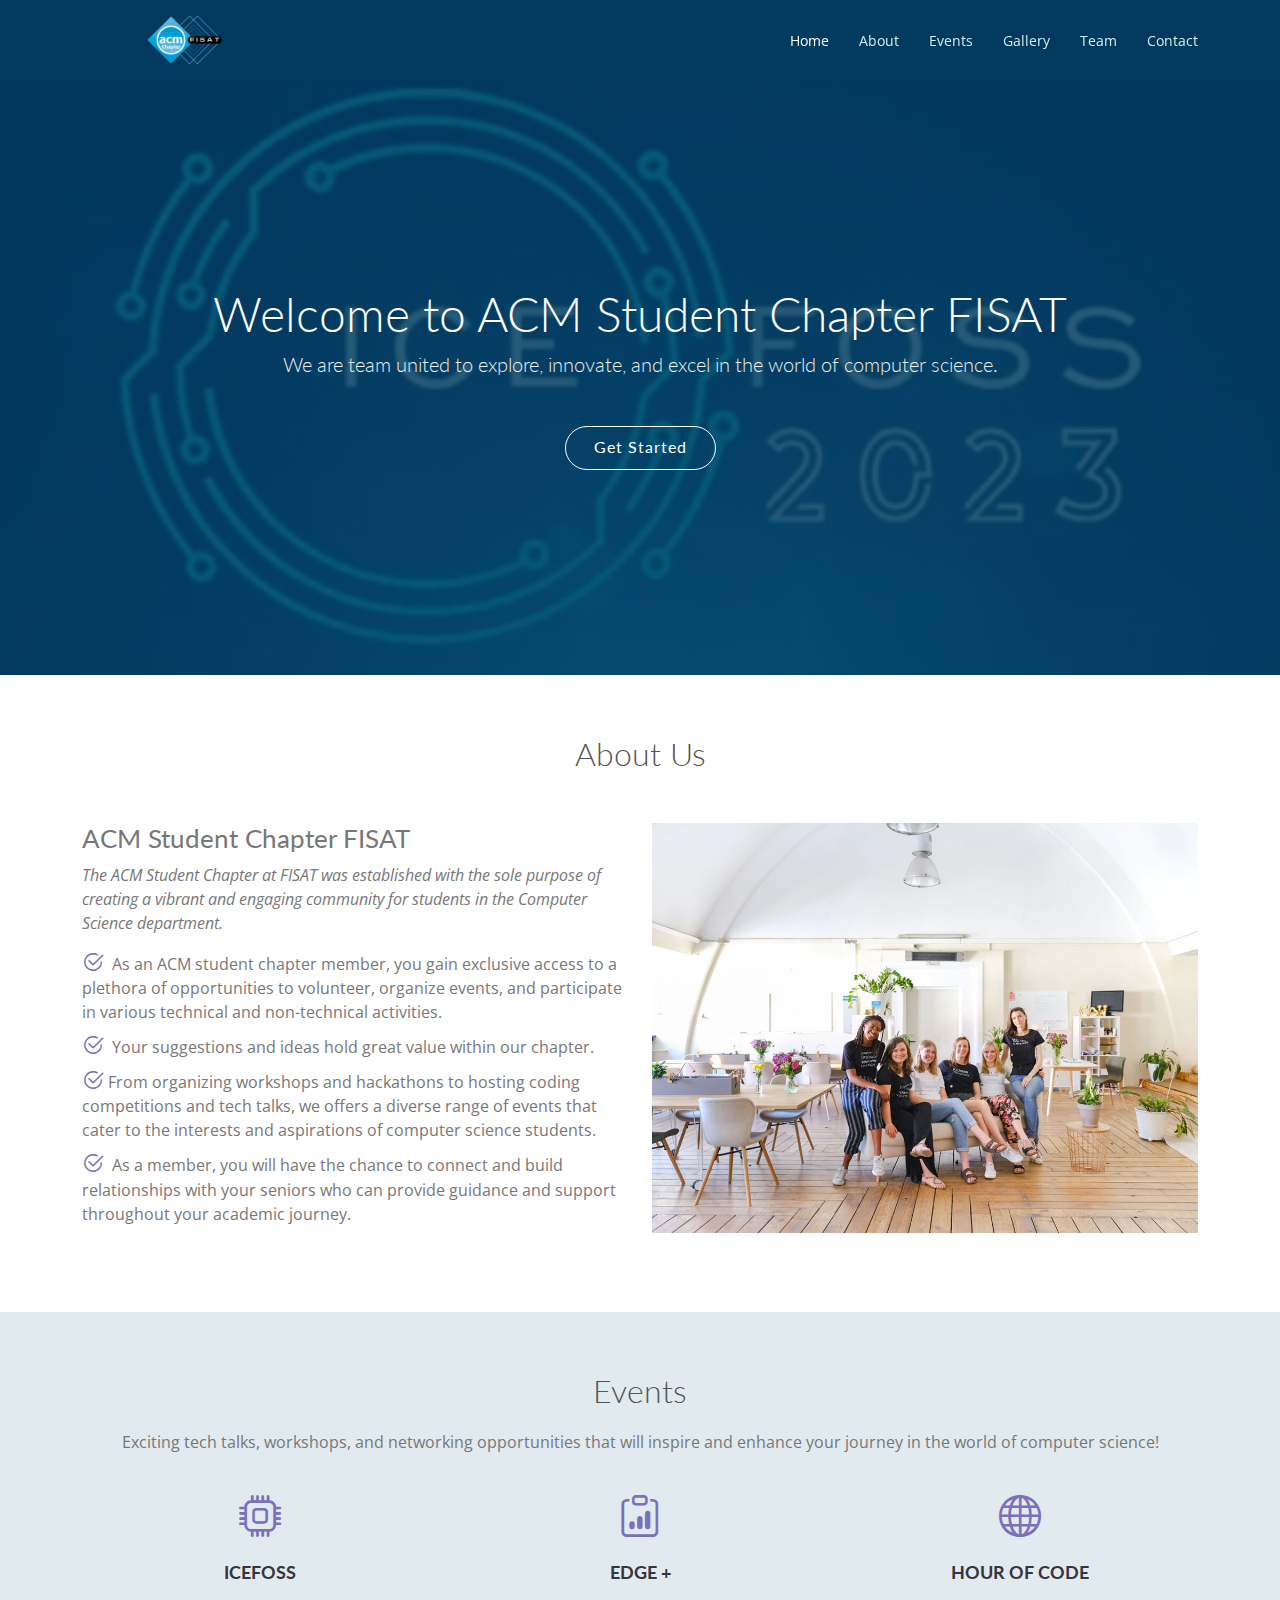
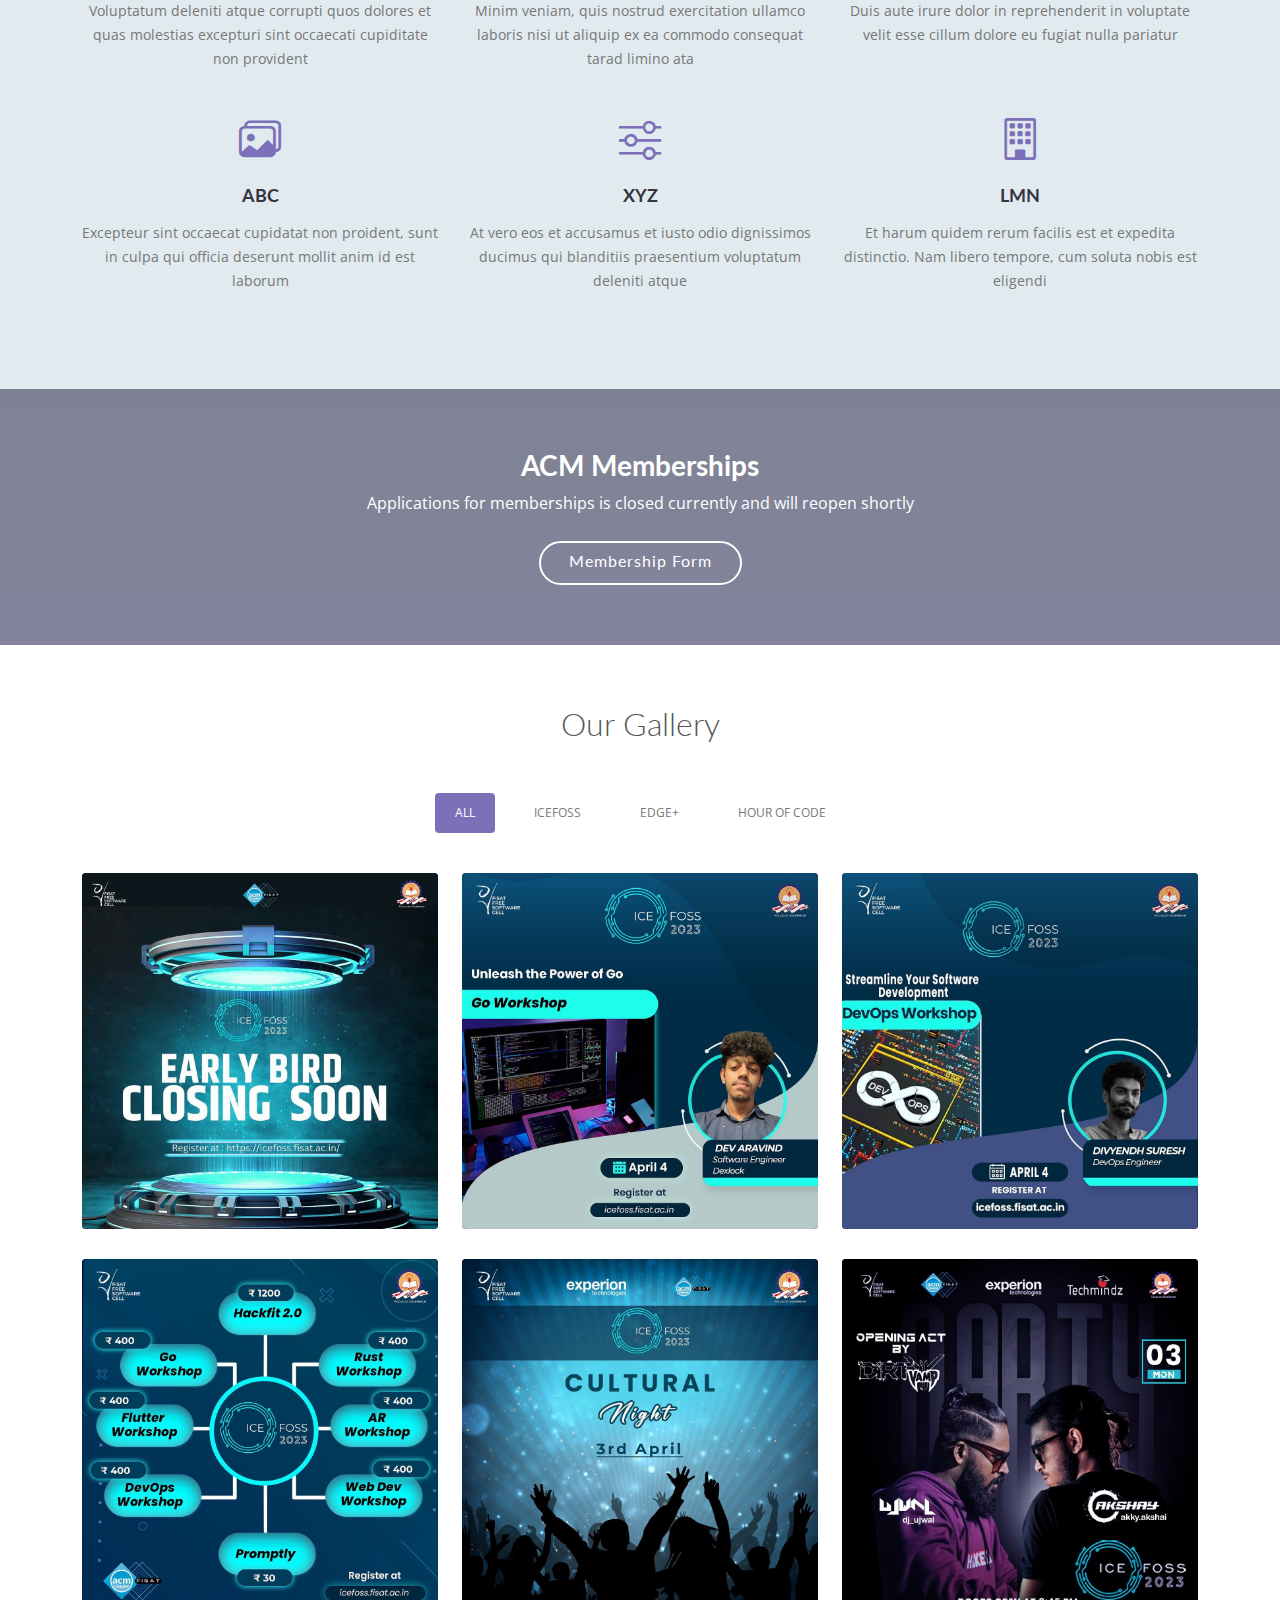
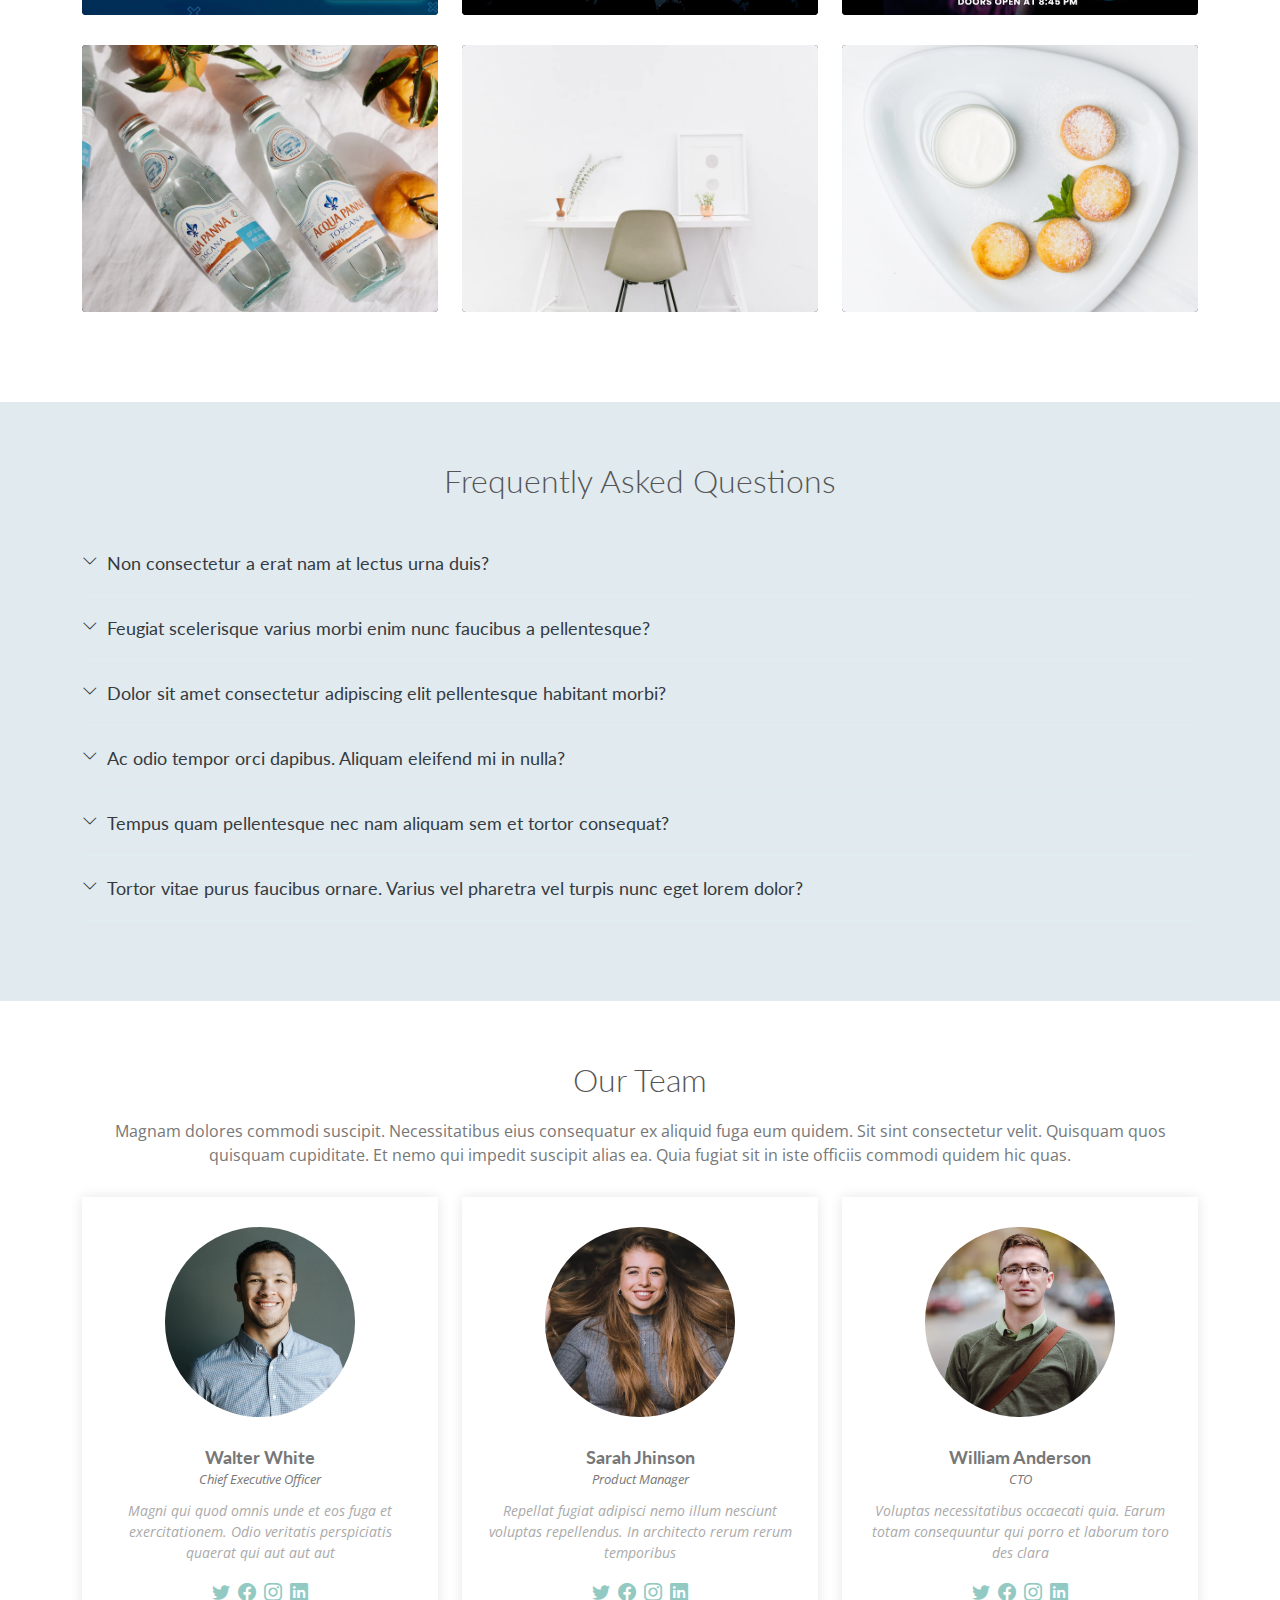
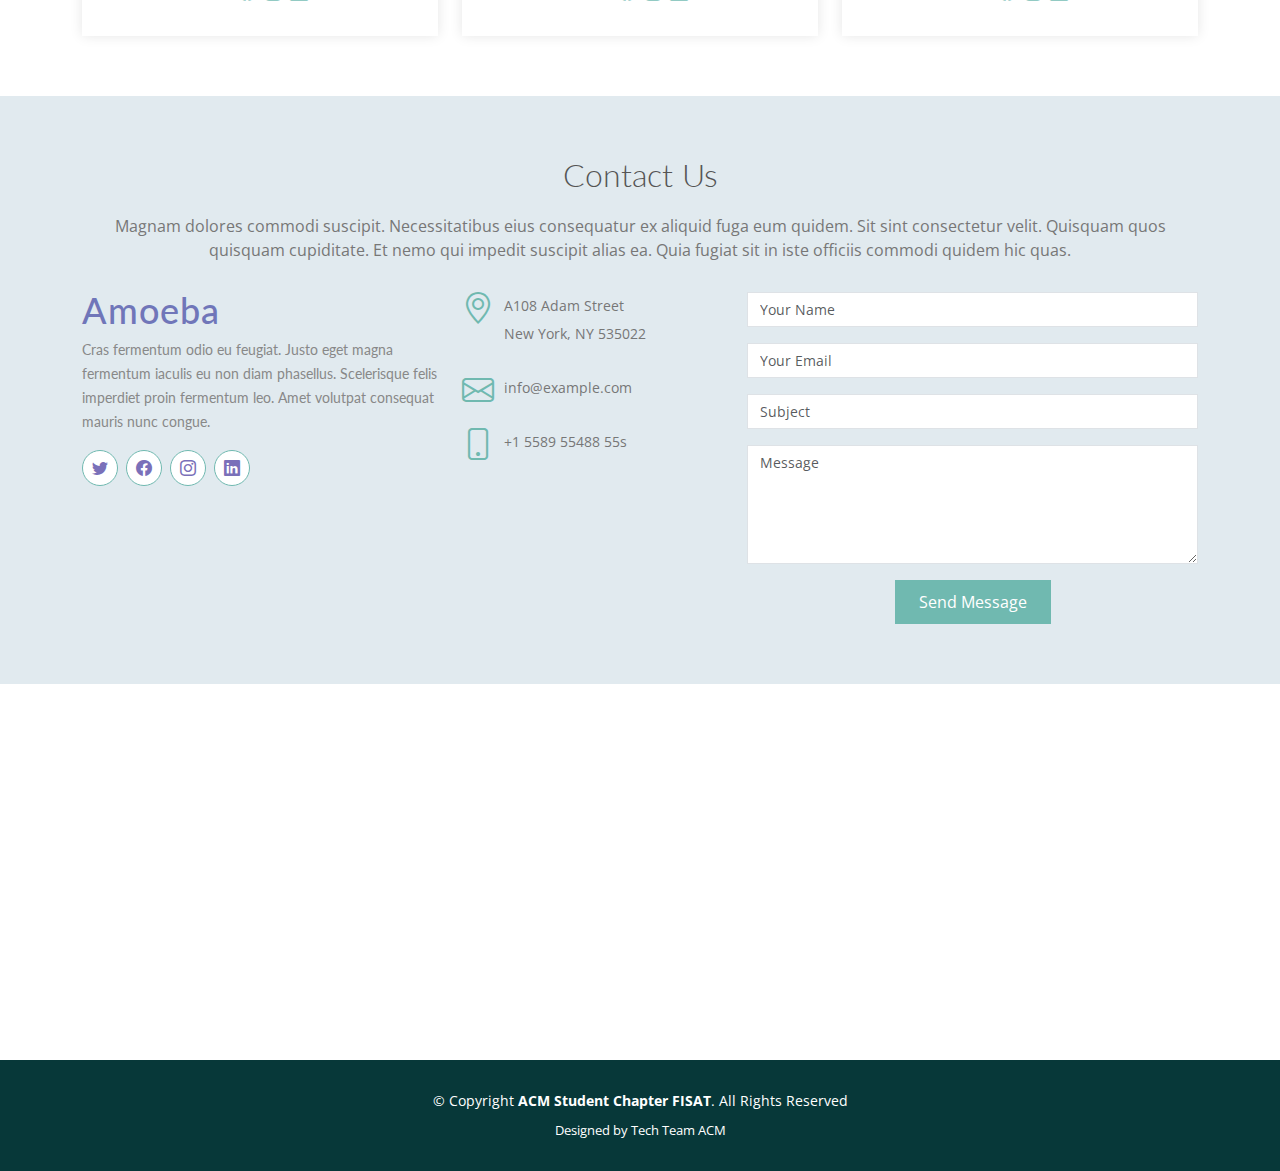
==== index.html @ 8ce53cd4 "Added files" ====
<!DOCTYPE html>
<html lang="en">

<head>
  <meta charset="utf-8">
  <meta content="width=device-width, initial-scale=1.0" name="viewport">

  <title>ACM Student Chapter FISAT</title>
  <meta content="" name="description">
  <meta content="" name="keywords">

  <!-- Favicons -->
  <link href="assets\img\Association_for_Computing_Machinery_(ACM)_logo.svg.png" rel="icon">
  <link href="assets/img/apple-touch-icon.png" rel="apple-touch-icon">

  <!-- Google Fonts -->
  <link href="https://fonts.googleapis.com/css?family=Open+Sans:300,300i,400,400i,600,600i,700,700i|Lato:400,300,700,900" rel="stylesheet">

  <!-- Vendor CSS Files -->
  <link href="assets/vendor/bootstrap/css/bootstrap.min.css" rel="stylesheet">
  <link href="assets/vendor/bootstrap-icons/bootstrap-icons.css" rel="stylesheet">
  <link href="assets/vendor/glightbox/css/glightbox.min.css" rel="stylesheet">
  <link href="assets/vendor/swiper/swiper-bundle.min.css" rel="stylesheet">

  <!-- Template Main CSS File -->
  <link href="assets/css/style.css" rel="stylesheet">

  <!-- =======================================================
  * Template Name: Amoeba
  * Updated: May 30 2023 with Bootstrap v5.3.0
  * Template URL: https://bootstrapmade.com/free-one-page-bootstrap-template-amoeba/
  * Author: BootstrapMade.com
  * License: https://bootstrapmade.com/license/
  ======================================================== -->
</head>

<body>

  <!-- ======= Header ======= -->
  <header id="header" class="fixed-top d-flex align-items-center">
    <div class="container d-flex align-items-center">

      <div class="logo me-auto">
        <!-- <h1><a href="index.html">Amoeba</a></h1> -->
        <!-- Uncomment below if you prefer to use an image logo -->
        <a href="index.html"><img src="assets/img/logo.png" alt="" class="img-fluid"></a>
      </div>

      <nav id="navbar" class="navbar">
        <ul>
          <li><a class="nav-link scrollto active" href="#hero">Home</a></li>
          <li><a class="nav-link scrollto" href="#about">About</a></li>
          <li><a class="nav-link scrollto" href="#services">Events</a></li>
          <li><a class="nav-link scrollto" href="#portfolio">Gallery</a></li>
          <li><a class="nav-link scrollto" href="#team">Team</a></li>
          <!-- <li class="dropdown"><a href="#"><span>Drop Down</span> <i class="bi bi-chevron-down"></i></a>
            <ul>
              <li><a href="#">Drop Down 1</a></li>
              <li class="dropdown"><a href="#"><span>Deep Drop Down</span> <i class="bi bi-chevron-right"></i></a>
                <ul>
                  <li><a href="#">Deep Drop Down 1</a></li>
                  <li><a href="#">Deep Drop Down 2</a></li>
                  <li><a href="#">Deep Drop Down 3</a></li>
                  <li><a href="#">Deep Drop Down 4</a></li>
                  <li><a href="#">Deep Drop Down 5</a></li>
                </ul>
              </li>
              <li><a href="#">Drop Down 2</a></li>
              <li><a href="#">Drop Down 3</a></li>
              <li><a href="#">Drop Down 4</a></li>
            </ul>
          </li> -->
          <li><a class="nav-link scrollto" href="#contact">Contact</a></li>
        </ul>
        <i class="bi bi-list mobile-nav-toggle"></i>
      </nav><!-- .navbar -->

    </div>
  </header><!-- End #header -->

  <!-- ======= Hero Section ======= -->
  <section id="hero">
    <div class="hero-container">
      <h1>Welcome to ACM Student Chapter FISAT</h1>
      <h2>We are team united to explore, innovate, and excel in the world of computer science.</h2>
      <a href="#about" class="btn-get-started scrollto">Get Started</a>
    </div>
  </section><!-- #hero -->

  <main id="main">

    <!-- ======= About Us Section ======= -->
    <section id="about" class="about">
      <div class="container">

        <div class="section-title">
          <h2>About Us</h2>
        </div>

        <div class="row">
          <div class="col-lg-6 order-1 order-lg-2">
            <img src="assets/img/about-img.jpg" class="img-fluid" alt="">
          </div>
          <div class="col-lg-6 pt-4 pt-lg-0 order-2 order-lg-1">
            <h3>ACM Student Chapter FISAT</h3>
            <p class="fst-italic">
              The ACM Student Chapter at FISAT was established with the sole purpose of creating a vibrant and engaging community for students in the Computer Science department.
            </p>
            <ul>
              <li><i class="bi bi-check2-circle"></i> As an ACM student chapter member, you gain exclusive access to a plethora of opportunities to volunteer, organize events, and participate in various technical and non-technical activities. </li>
              <li><i class="bi bi-check2-circle"></i> Your suggestions and ideas hold great value within our chapter.</li>
              <li><i class="bi bi-check2-circle"></i>From organizing workshops and hackathons to hosting coding competitions and tech talks, we offers a diverse range of events that cater to the interests and aspirations of computer science students.</li>
              <li><i class="bi bi-check2-circle"></i> As a member, you will have the chance to connect and build relationships with your seniors who can provide guidance and support throughout your academic journey.</li>
            </ul>
          </div>
        </div>

      </div>
    </section><!-- End About Us Section -->

    <!-- ======= Services Section ======= -->
    <section id="services" class="services section-bg">
      <div class="container">

        <div class="section-title">
          <h2>Events</h2>
          <p>Exciting tech talks, workshops, and networking opportunities that will inspire and enhance your journey in the world of computer science!</p>
        </div>

        <div class="row">
          <div class="col-lg-4 col-md-6 icon-box">
            <div class="icon"><i class="bi bi-cpu"></i></div>
            <h4 class="title"><a href="">Icefoss</a></h4>
            <p class="description">Voluptatum deleniti atque corrupti quos dolores et quas molestias excepturi sint occaecati cupiditate non provident</p>
          </div>
          <div class="col-lg-4 col-md-6 icon-box">
            <div class="icon"><i class="bi bi-clipboard-data"></i></div>
            <h4 class="title"><a href="">EDGE +</a></h4>
            <p class="description">Minim veniam, quis nostrud exercitation ullamco laboris nisi ut aliquip ex ea commodo consequat tarad limino ata</p>
          </div>
          <div class="col-lg-4 col-md-6 icon-box">
            <div class="icon"><i class="bi bi-globe"></i></div>
            <h4 class="title"><a href="">Hour of code</a></h4>
            <p class="description">Duis aute irure dolor in reprehenderit in voluptate velit esse cillum dolore eu fugiat nulla pariatur</p>
          </div>
          <div class="col-lg-4 col-md-6 icon-box">
            <div class="icon"><i class="bi bi-images"></i></div>
            <h4 class="title"><a href="">ABC</a></h4>
            <p class="description">Excepteur sint occaecat cupidatat non proident, sunt in culpa qui officia deserunt mollit anim id est laborum</p>
          </div>
          <div class="col-lg-4 col-md-6 icon-box">
            <div class="icon"><i class="bi bi-sliders"></i></div>
            <h4 class="title"><a href="">XYZ</a></h4>
            <p class="description">At vero eos et accusamus et iusto odio dignissimos ducimus qui blanditiis praesentium voluptatum deleniti atque</p>
          </div>
          <div class="col-lg-4 col-md-6 icon-box">
            <div class="icon"><i class="bi bi-building"></i></div>
            <h4 class="title"><a href="">LMN</a></h4>
            <p class="description">Et harum quidem rerum facilis est et expedita distinctio. Nam libero tempore, cum soluta nobis est eligendi</p>
          </div>
        </div>

      </div>
    </section><!-- End Services Section -->

    <!-- ======= Call To Action Section ======= -->
    <section class="call-to-action">
      <div class="container">

        <div class="text-center">
          <h3>ACM Memberships</h3>
          <p> Applications for memberships is closed currently and will reopen shortly</p>
          <a class="cta-btn" href="#">Membership Form</a>
        </div>

      </div>
    </section><!-- End Call To Action Section -->

    <!-- ======= Our Portfolio Section ======= -->
    <section id="portfolio" class="portfolio">
      <div class="container">

        <div class="section-title">
          <h2>Our Gallery</h2>
        </div>

        <div class="row">
          <div class="col-lg-12">
            <ul id="portfolio-flters">
              <li data-filter="*" class="filter-active">All</li>
              <li data-filter=".filter-app">Icefoss</li>
              <li data-filter=".filter-card">Edge+</li>
              <li data-filter=".filter-web">Hour of code</li>
            </ul>
          </div>
        </div>

        <div class="row portfolio-container">

          <div class="col-lg-4 col-md-6 portfolio-item filter-app">
            <div class="portfolio-wrap">
              <img src="assets/img/portfolio/portfolio-1.jpg" class="img-fluid" alt="">
              <div class="portfolio-info">
                <h3><a href="assets/img/portfolio/portfolio-1.jpg" data-gallery="portfolioGallery" class="portfolio-lightbox" title="App 1">App 1</a></h3>
                <div>
                  <a href="assets/img/portfolio/portfolio-1.jpg" data-gallery="portfolioGallery" class="portfolio-lightbox" title="App 1"><i class="bi bi-plus"></i></a>
                  <a href="portfolio-details.html" title="Details"><i class="bi bi-link"></i></a>
                </div>
              </div>
            </div>
          </div>

          <div class="col-lg-4 col-md-6 portfolio-item filter-web">
            <div class="portfolio-wrap">
              <img src="assets/img/portfolio/portfolio-2.jpg" class="img-fluid" alt="">
              <div class="portfolio-info">
                <h3><a href="assets/img/portfolio/portfolio-2.jpg" data-gallery="portfolioGallery" class="portfolio-lightbox" title="Web 3">Web 3</a></h3>
                <div>
                  <a href="assets/img/portfolio/portfolio-2.jpg" data-gallery="portfolioGallery" class="portfolio-lightbox" title="Web 3"><i class="bi bi-plus"></i></a>
                  <a href="portfolio-details.html" title="Details"><i class="bi bi-link"></i></a>
                </div>
              </div>
            </div>
          </div>

          <div class="col-lg-4 col-md-6 portfolio-item filter-app">
            <div class="portfolio-wrap">
              <img src="assets/img/portfolio/portfolio-3.jpg" class="img-fluid" alt="">
              <div class="portfolio-info">
                <h3><a href="assets/img/portfolio/portfolio-3.jpg" data-gallery="portfolioGallery" class="portfolio-lightbox" title="App 2">App 2</a></h3>
                <div>
                  <a href="assets/img/portfolio/portfolio-3.jpg" data-gallery="portfolioGallery" class="portfolio-lightbox" title="App 2"><i class="bi bi-plus"></i></a>
                  <a href="portfolio-details.html" title="Details"><i class="bi bi-link"></i></a>
                </div>
              </div>
            </div>
          </div>

          <div class="col-lg-4 col-md-6 portfolio-item filter-card">
            <div class="portfolio-wrap">
              <img src="assets/img/portfolio/portfolio-4.jpg" class="img-fluid" alt="">
              <div class="portfolio-info">
                <h3><a href="assets/img/portfolio/portfolio-4.jpg" data-gallery="portfolioGallery" class="portfolio-lightbox" title="Card 2">Card 2</a></h3>
                <div>
                  <a href="assets/img/portfolio/portfolio-4.jpg" data-gallery="portfolioGallery" class="portfolio-lightbox" title="Card 2"><i class="bi bi-plus"></i></a>
                  <a href="portfolio-details.html" title="Details"><i class="bi bi-link"></i></a>
                </div>
              </div>
            </div>
          </div>

          <div class="col-lg-4 col-md-6 portfolio-item filter-web">
            <div class="portfolio-wrap">
              <img src="assets/img/portfolio/portfolio-5.jpg" class="img-fluid" alt="">
              <div class="portfolio-info">
                <h3><a href="assets/img/portfolio/portfolio-5.jpg" data-gallery="portfolioGallery" class="portfolio-lightbox" title="Web 2">Web 2</a></h3>
                <div>
                  <a href="assets/img/portfolio/portfolio-5.jpg" data-gallery="portfolioGallery" class="portfolio-lightbox" title="Web 2"><i class="bi bi-plus"></i></a>
                  <a href="portfolio-details.html" title="Details"><i class="bi bi-link"></i></a>
                </div>
              </div>
            </div>
          </div>

          <div class="col-lg-4 col-md-6 portfolio-item filter-app">
            <div class="portfolio-wrap">
              <img src="assets/img/portfolio/portfolio-6.jpg" class="img-fluid" alt="">
              <div class="portfolio-info">
                <h3><a href="assets/img/portfolio/portfolio-6.jpg" data-gallery="portfolioGallery" class="portfolio-lightbox" title="App 3">App 3</a></h3>
                <div>
                  <a href="assets/img/portfolio/portfolio-6.jpg" data-gallery="portfolioGallery" class="portfolio-lightbox" title="App 3"><i class="bi bi-plus"></i></a>
                  <a href="portfolio-details.html" title="Details"><i class="bi bi-link"></i></a>
                </div>
              </div>
            </div>
          </div>

          <div class="col-lg-4 col-md-6 portfolio-item filter-card">
            <div class="portfolio-wrap">
              <img src="assets/img/portfolio/portfolio-7.jpg" class="img-fluid" alt="">
              <div class="portfolio-info">
                <h3><a href="assets/img/portfolio/portfolio-7.jpg" data-gallery="portfolioGallery" class="portfolio-lightbox" title="Card 1">Card 1</a></h3>
                <div>
                  <a href="assets/img/portfolio/portfolio-7.jpg" data-gallery="portfolioGallery" class="portfolio-lightbox" title="Card 1"><i class="bi bi-plus"></i></a>
                  <a href="portfolio-details.html" title="Details"><i class="bi bi-link"></i></a>
                </div>
              </div>
            </div>
          </div>

          <div class="col-lg-4 col-md-6 portfolio-item filter-card">
            <div class="portfolio-wrap">
              <img src="assets/img/portfolio/portfolio-8.jpg" class="img-fluid" alt="">
              <div class="portfolio-info">
                <h3><a href="assets/img/portfolio/portfolio-8.jpg" data-gallery="portfolioGallery" class="portfolio-lightbox" title="Card 3">Card 3</a></h3>
                <div>
                  <a href="assets/img/portfolio/portfolio-8.jpg" data-gallery="portfolioGallery" class="portfolio-lightbox" title="Card 3"><i class="bi bi-plus"></i></a>
                  <a href="portfolio-details.html" title="Details"><i class="bi bi-link"></i></a>
                </div>
              </div>
            </div>
          </div>

          <div class="col-lg-4 col-md-6 portfolio-item filter-web">
            <div class="portfolio-wrap">
              <img src="assets/img/portfolio/portfolio-9.jpg" class="img-fluid" alt="">
              <div class="portfolio-info">
                <h3><a href="assets/img/portfolio/portfolio-9.jpg" data-gallery="portfolioGallery" class="portfolio-lightbox" title="Web 1">Web 1</a></h3>
                <div>
                  <a href="assets/img/portfolio/portfolio-9.jpg" data-gallery="portfolioGallery" class="portfolio-lightbox" title="Web 1"><i class="bi bi-plus"></i></a>
                  <a href="portfolio-details.html" title="Details"><i class="bi bi-link"></i></a>
                </div>
              </div>
            </div>
          </div>

        </div>

      </div>
    </section><!-- End Our Portfolio Section -->

    <!-- ======= Frequently Asked Questions Section ======= -->
    <section id="faq" class="faq section-bg">
      <div class="container">

        <div class="section-title">
          <h2>Frequently Asked Questions</h2>
        </div>

        <ul class="faq-list">

          <li>
            <div data-bs-toggle="collapse" class="collapsed question" href="#faq1">Non consectetur a erat nam at lectus urna duis? <i class="bi bi-chevron-down icon-show"></i><i class="bi bi-chevron-up icon-close"></i></div>
            <div id="faq1" class="collapse" data-bs-parent=".faq-list">
              <p>
                Feugiat pretium nibh ipsum consequat. Tempus iaculis urna id volutpat lacus laoreet non curabitur gravida. Venenatis lectus magna fringilla urna porttitor rhoncus dolor purus non.
              </p>
            </div>
          </li>

          <li>
            <div data-bs-toggle="collapse" href="#faq2" class="collapsed question">Feugiat scelerisque varius morbi enim nunc faucibus a pellentesque? <i class="bi bi-chevron-down icon-show"></i><i class="bi bi-chevron-up icon-close"></i></div>
            <div id="faq2" class="collapse" data-bs-parent=".faq-list">
              <p>
                Dolor sit amet consectetur adipiscing elit pellentesque habitant morbi. Id interdum velit laoreet id donec ultrices. Fringilla phasellus faucibus scelerisque eleifend donec pretium. Est pellentesque elit ullamcorper dignissim. Mauris ultrices eros in cursus turpis massa tincidunt dui.
              </p>
            </div>
          </li>

          <li>
            <div data-bs-toggle="collapse" href="#faq3" class="collapsed question">Dolor sit amet consectetur adipiscing elit pellentesque habitant morbi? <i class="bi bi-chevron-down icon-show"></i><i class="bi bi-chevron-up icon-close"></i></div>
            <div id="faq3" class="collapse" data-bs-parent=".faq-list">
              <p>
                Eleifend mi in nulla posuere sollicitudin aliquam ultrices sagittis orci. Faucibus pulvinar elementum integer enim. Sem nulla pharetra diam sit amet nisl suscipit. Rutrum tellus pellentesque eu tincidunt. Lectus urna duis convallis convallis tellus. Urna molestie at elementum eu facilisis sed odio morbi quis
              </p>
            </div>
          </li>

          <li>
            <div data-bs-toggle="collapse" href="#faq4" class="collapsed question">Ac odio tempor orci dapibus. Aliquam eleifend mi in nulla? <i class="bi bi-chevron-down icon-show"></i><i class="bi bi-chevron-up icon-close"></i></div>
            <div id="faq4" class="collapse" data-bs-parent=".faq-list">
              <p>
                Dolor sit amet consectetur adipiscing elit pellentesque habitant morbi. Id interdum velit laoreet id donec ultrices. Fringilla phasellus faucibus scelerisque eleifend donec pretium. Est pellentesque elit ullamcorper dignissim. Mauris ultrices eros in cursus turpis massa tincidunt dui.
              </p>
            </div>
          </li>

          <li>
            <div data-bs-toggle="collapse" href="#faq5" class="collapsed question">Tempus quam pellentesque nec nam aliquam sem et tortor consequat? <i class="bi bi-chevron-down icon-show"></i><i class="bi bi-chevron-up icon-close"></i></div>
            <div id="faq5" class="collapse" data-bs-parent=".faq-list">
              <p>
                Molestie a iaculis at erat pellentesque adipiscing commodo. Dignissim suspendisse in est ante in. Nunc vel risus commodo viverra maecenas accumsan. Sit amet nisl suscipit adipiscing bibendum est. Purus gravida quis blandit turpis cursus in
              </p>
            </div>
          </li>

          <li>
            <div data-bs-toggle="collapse" href="#faq6" class="collapsed question">Tortor vitae purus faucibus ornare. Varius vel pharetra vel turpis nunc eget lorem dolor? <i class="bi bi-chevron-down icon-show"></i><i class="bi bi-chevron-up icon-close"></i></div>
            <div id="faq6" class="collapse" data-bs-parent=".faq-list">
              <p>
                Laoreet sit amet cursus sit amet dictum sit amet justo. Mauris vitae ultricies leo integer malesuada nunc vel. Tincidunt eget nullam non nisi est sit amet. Turpis nunc eget lorem dolor sed. Ut venenatis tellus in metus vulputate eu scelerisque. Pellentesque diam volutpat commodo sed egestas egestas fringilla phasellus faucibus. Nibh tellus molestie nunc non blandit massa enim nec.
              </p>
            </div>
          </li>

        </ul>

      </div>
    </section><!-- End Frequently Asked Questions Section -->

    <!-- ======= Our Team Section ======= -->
    <section id="team" class="team">
      <div class="container">

        <div class="section-title">
          <h2>Our Team</h2>
          <p>Magnam dolores commodi suscipit. Necessitatibus eius consequatur ex aliquid fuga eum quidem. Sit sint consectetur velit. Quisquam quos quisquam cupiditate. Et nemo qui impedit suscipit alias ea. Quia fugiat sit in iste officiis commodi quidem hic quas.</p>
        </div>

        <div class="row gy-4">
          <div class="col-lg-4 col-md-6">
            <div class="member">
              <img src="assets/img/team/team-1.jpg" alt="">
              <h4>Walter White</h4>
              <span>Chief Executive Officer</span>
              <p>
                Magni qui quod omnis unde et eos fuga et exercitationem. Odio veritatis perspiciatis quaerat qui aut aut aut
              </p>
              <div class="social">
                <a href=""><i class="bi bi-twitter"></i></a>
                <a href=""><i class="bi bi-facebook"></i></a>
                <a href=""><i class="bi bi-instagram"></i></a>
                <a href=""><i class="bi bi-linkedin"></i></a>
              </div>
            </div>
          </div>

          <div class="col-lg-4 col-md-6">
            <div class="member">
              <img src="assets/img/team/team-2.jpg" alt="">
              <h4>Sarah Jhinson</h4>
              <span>Product Manager</span>
              <p>
                Repellat fugiat adipisci nemo illum nesciunt voluptas repellendus. In architecto rerum rerum temporibus
              </p>
              <div class="social">
                <a href=""><i class="bi bi-twitter"></i></a>
                <a href=""><i class="bi bi-facebook"></i></a>
                <a href=""><i class="bi bi-instagram"></i></a>
                <a href=""><i class="bi bi-linkedin"></i></a>
              </div>
            </div>
          </div>

          <div class="col-lg-4 col-md-6">
            <div class="member">
              <img src="assets/img/team/team-3.jpg" alt="">
              <h4>William Anderson</h4>
              <span>CTO</span>
              <p>
                Voluptas necessitatibus occaecati quia. Earum totam consequuntur qui porro et laborum toro des clara
              </p>
              <div class="social">
                <a href=""><i class="bi bi-twitter"></i></a>
                <a href=""><i class="bi bi-facebook"></i></a>
                <a href=""><i class="bi bi-instagram"></i></a>
                <a href=""><i class="bi bi-linkedin"></i></a>
              </div>
            </div>
          </div>

        </div>

      </div>
    </section><!-- End Our Team Section -->

    <!-- ======= Contact Us Section ======= -->
    <section id="contact" class="contact section-bg">
      <div class="container">

        <div class="section-title">
          <h2>Contact Us</h2>
          <p>Magnam dolores commodi suscipit. Necessitatibus eius consequatur ex aliquid fuga eum quidem. Sit sint consectetur velit. Quisquam quos quisquam cupiditate. Et nemo qui impedit suscipit alias ea. Quia fugiat sit in iste officiis commodi quidem hic quas.</p>
        </div>

        <div class="row">

          <div class="col-lg-4 col-md-6">
            <div class="contact-about">
              <h3>Amoeba</h3>
              <p>Cras fermentum odio eu feugiat. Justo eget magna fermentum iaculis eu non diam phasellus. Scelerisque felis imperdiet proin fermentum leo. Amet volutpat consequat mauris nunc congue.</p>
              <div class="social-links">
                <a href="#" class="twitter"><i class="bi bi-twitter"></i></a>
                <a href="#" class="facebook"><i class="bi bi-facebook"></i></a>
                <a href="#" class="instagram"><i class="bi bi-instagram"></i></a>
                <a href="#" class="linkedin"><i class="bi bi-linkedin"></i></a>
              </div>
            </div>
          </div>

          <div class="col-lg-3 col-md-6">
            <div class="info">
              <div>
                <i class="bi bi-geo-alt"></i>
                <p>A108 Adam Street<br>New York, NY 535022</p>
              </div>

              <div>
                <i class="bi bi-envelope"></i>
                <p>info@example.com</p>
              </div>

              <div>
                <i class="bi bi-phone"></i>
                <p>+1 5589 55488 55s</p>
              </div>

            </div>
          </div>

          <div class="col-lg-5 col-md-12">
            <form action="forms/contact.php" method="post" role="form" class="php-email-form">
              <div class="form-group">
                <input type="text" name="name" class="form-control" id="name" placeholder="Your Name" required>
              </div>
              <div class="form-group mt-3">
                <input type="email" class="form-control" name="email" id="email" placeholder="Your Email" required>
              </div>
              <div class="form-group mt-3">
                <input type="text" class="form-control" name="subject" id="subject" placeholder="Subject" required>
              </div>
              <div class="form-group mt-3">
                <textarea class="form-control" name="message" rows="5" placeholder="Message" required></textarea>
              </div>
              <div class="my-3">
                <div class="loading">Loading</div>
                <div class="error-message"></div>
                <div class="sent-message">Your message has been sent. Thank you!</div>
              </div>
              <div class="text-center"><button type="submit">Send Message</button></div>
            </form>
          </div>

        </div>

      </div>
    </section><!-- End Contact Us Section -->

    <!-- ======= Map Section ======= -->
    <section class="map">
      <iframe src="https://www.google.com/maps/embed?pb=!1m18!1m12!1m3!1d3024.2219901290355!2d-74.00369368400567!3d40.71312937933185!2m3!1f0!2f0!3f0!3m2!1i1024!2i768!4f13.1!3m3!1m2!1s0x89c25a23e28c1191%3A0x49f75d3281df052a!2s150%20Park%20Row%2C%20New%20York%2C%20NY%2010007%2C%20USA!5e0!3m2!1sen!2sbg!4v1579767901424!5m2!1sen!2sbg" frameborder="0" style="border:0;" allowfullscreen=""></iframe>
    </section><!-- End Map Section -->

  </main><!-- End #main -->

  <!-- ======= Footer ======= -->
  <footer id="footer">
    <div class="container">
      <div class="copyright">
        &copy; Copyright <strong><span>ACM Student Chapter FISAT</span></strong>. All Rights Reserved
      </div>
      <div class="credits">
        <!-- All the links in the footer should remain intact. -->
        <!-- You can delete the links only if you purchased the pro version. -->
        <!-- Licensing information: https://bootstrapmade.com/license/ -->
        <!-- Purchase the pro version with working PHP/AJAX contact form: https://bootstrapmade.com/free-one-page-bootstrap-template-amoeba/ -->
        Designed by Tech Team ACM
      </div>
    </div>
  </footer><!-- End #footer -->

  <a href="#" class="back-to-top d-flex align-items-center justify-content-center"><i class="bi bi-arrow-up-short"></i></a>

  <!-- Vendor JS Files -->
  <script src="assets/vendor/bootstrap/js/bootstrap.bundle.min.js"></script>
  <script src="assets/vendor/glightbox/js/glightbox.min.js"></script>
  <script src="assets/vendor/isotope-layout/isotope.pkgd.min.js"></script>
  <script src="assets/vendor/swiper/swiper-bundle.min.js"></script>
  <script src="assets/vendor/php-email-form/validate.js"></script>

  <!-- Template Main JS File -->
  <script src="assets/js/main.js"></script>

</body>

</html>
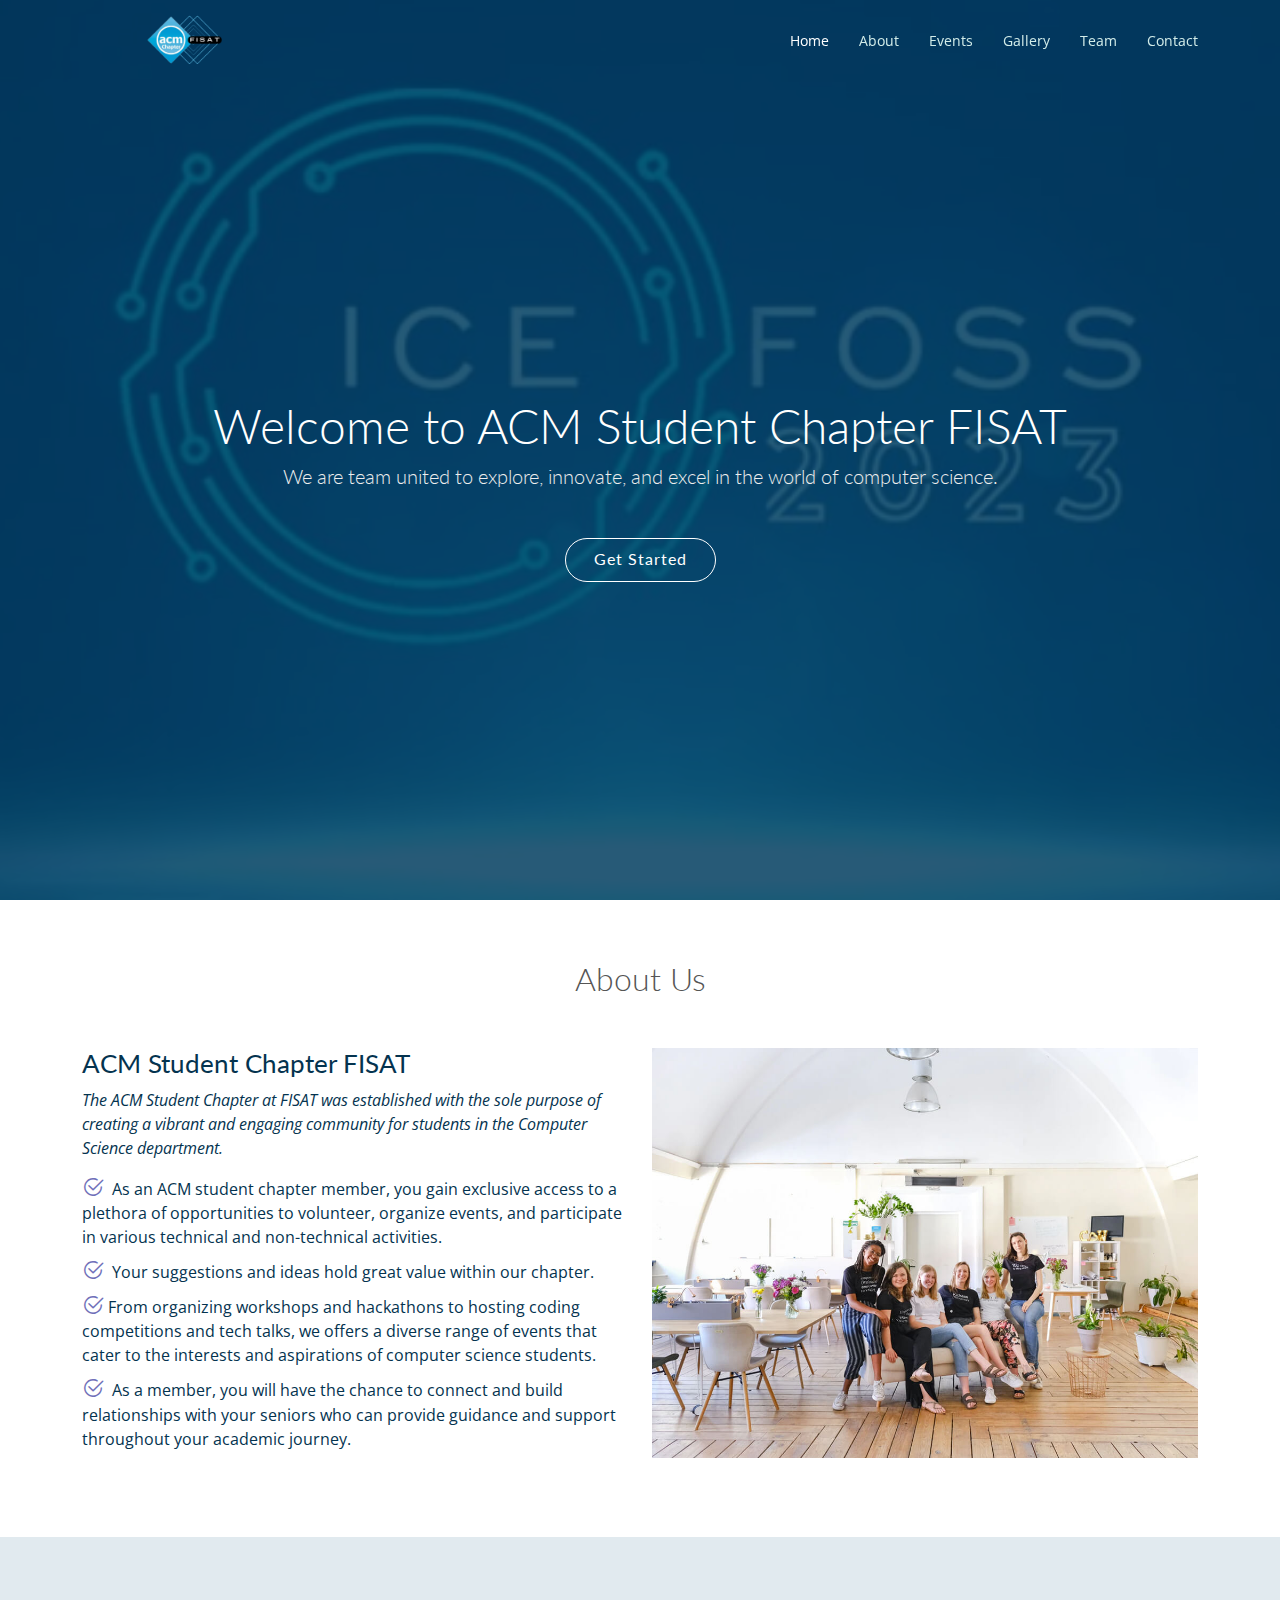
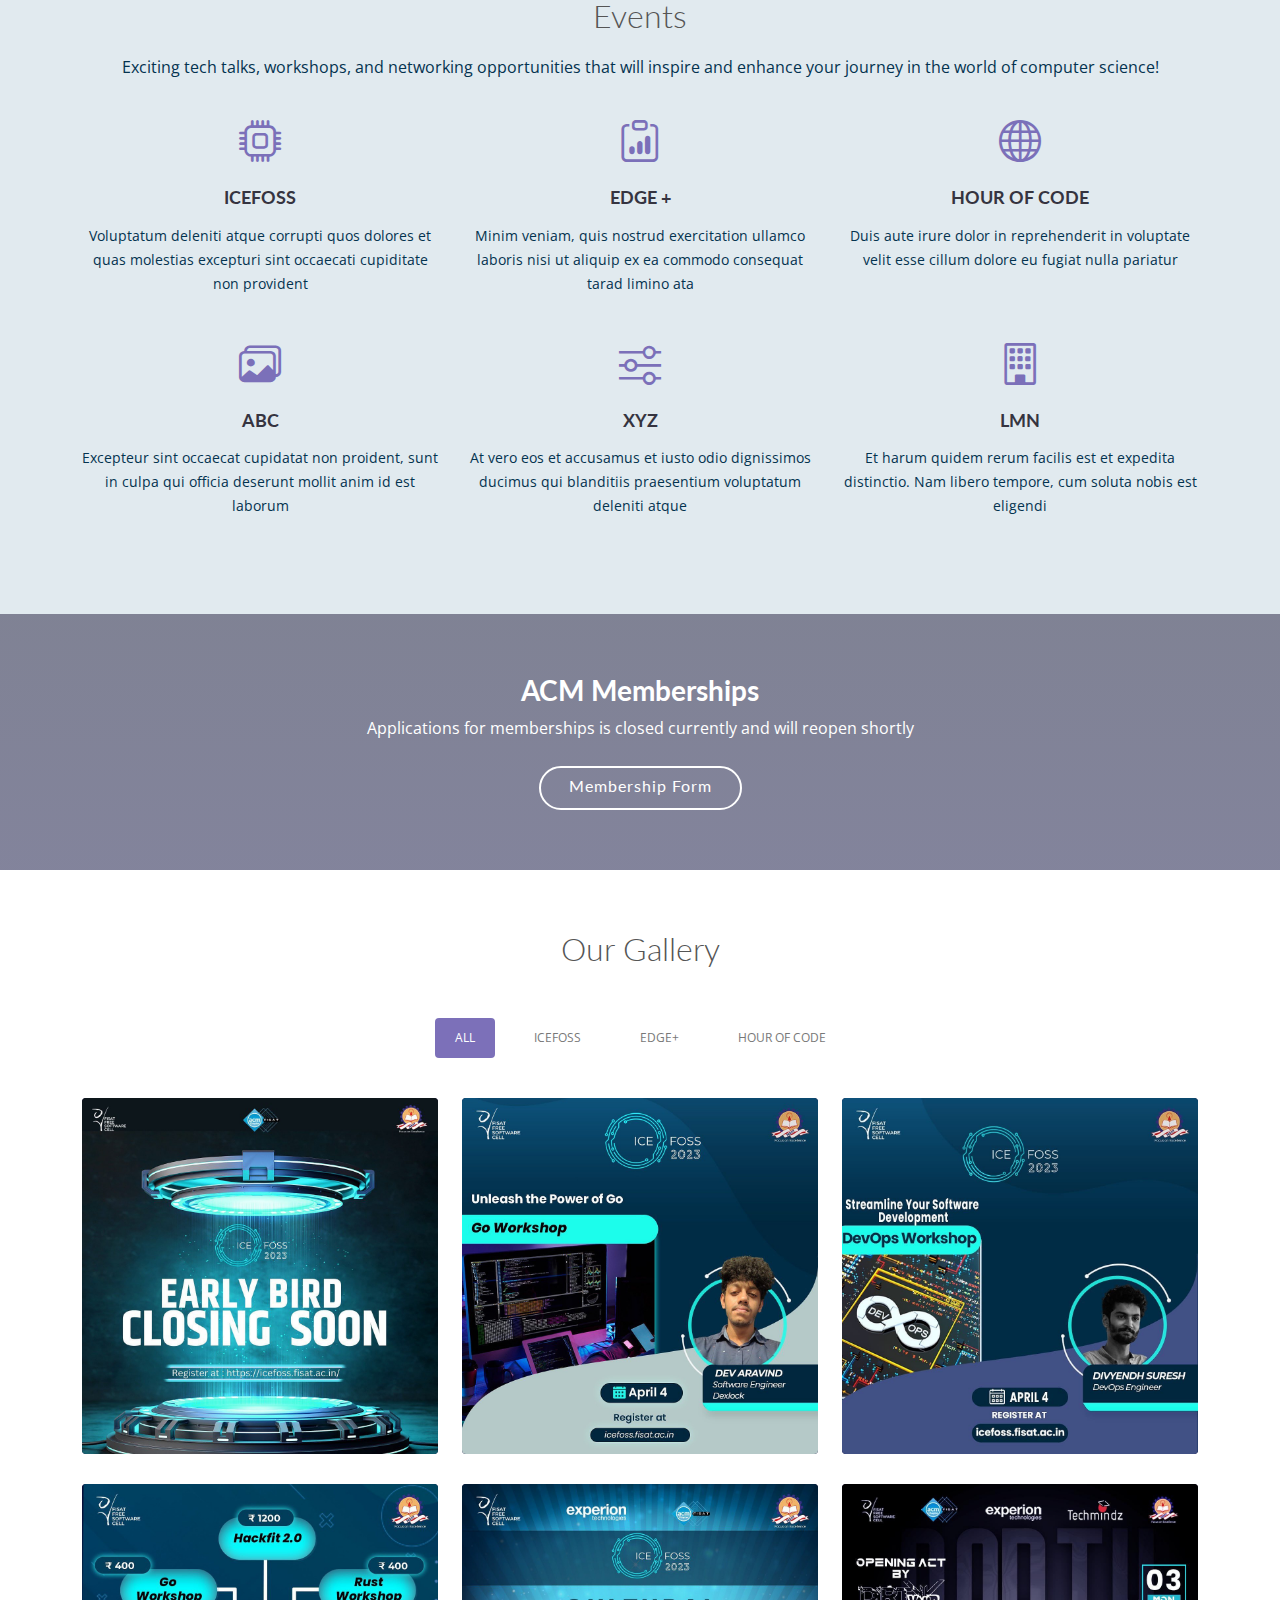
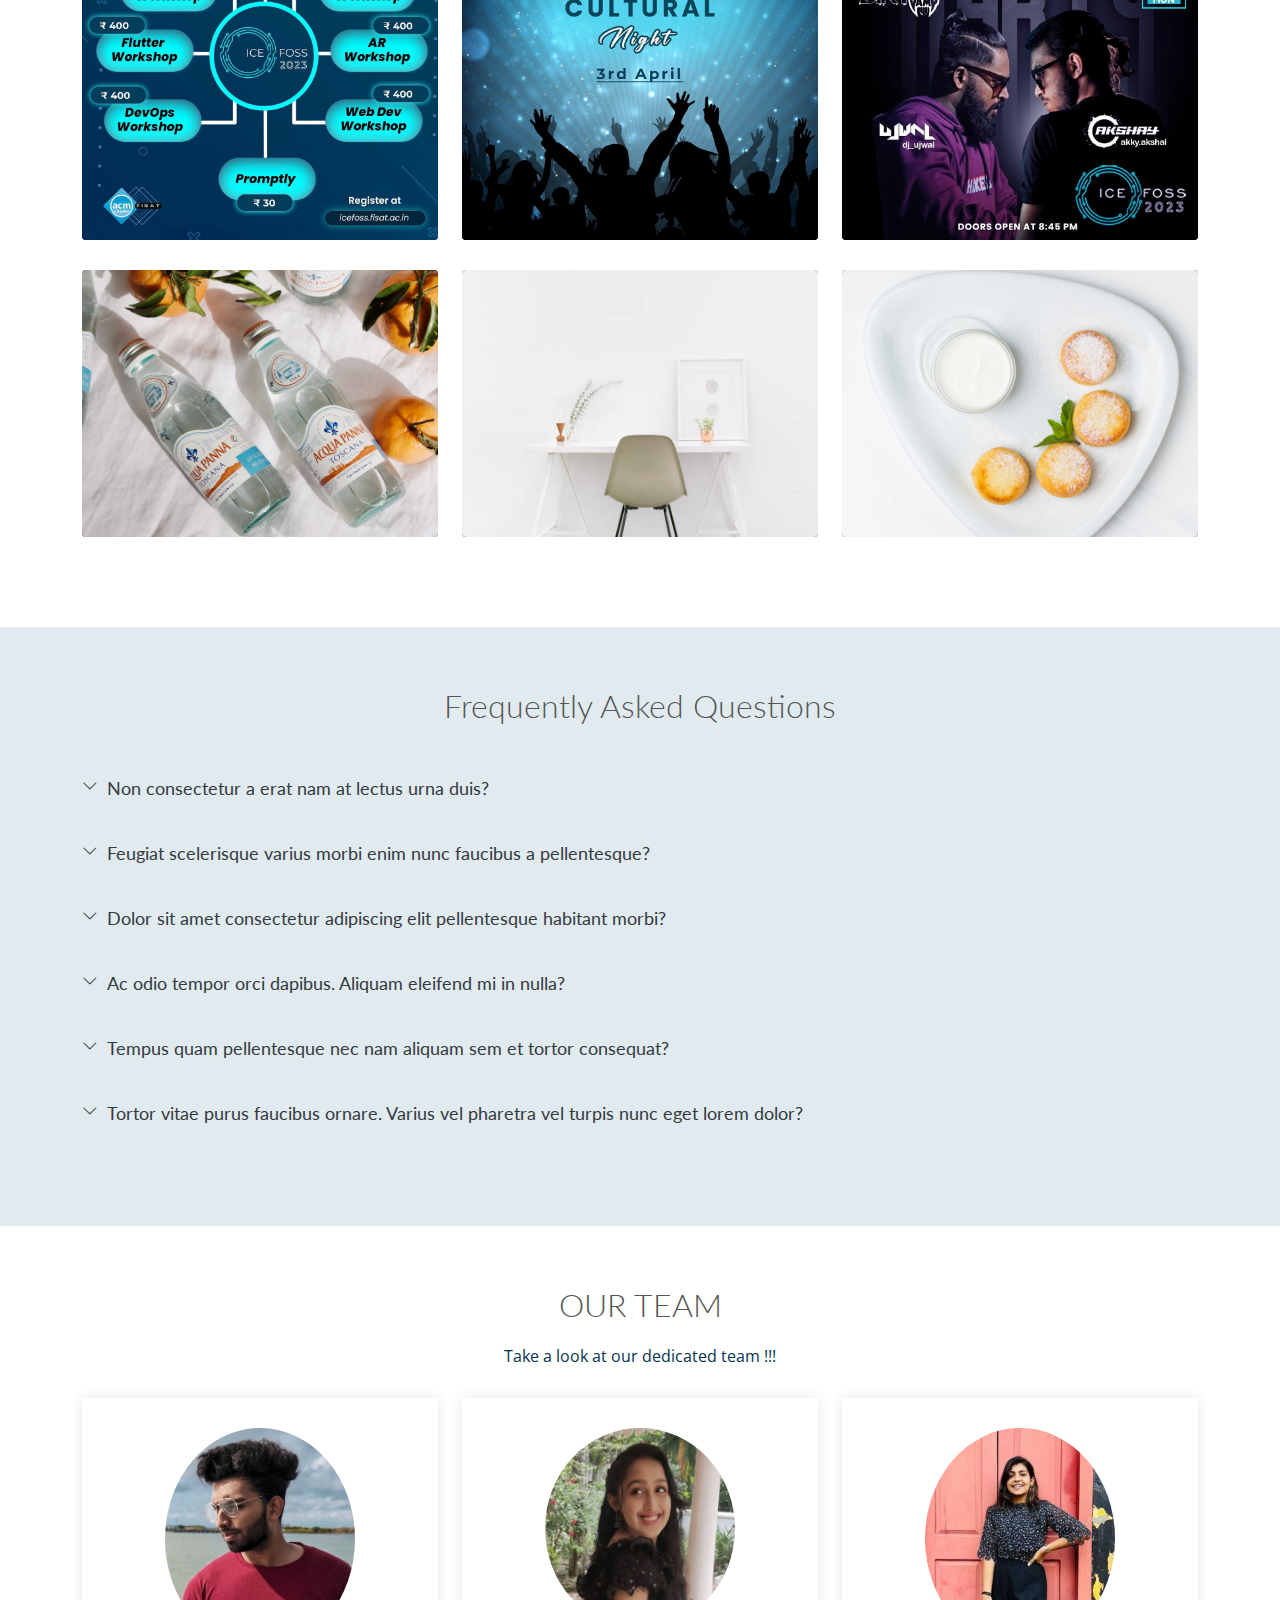
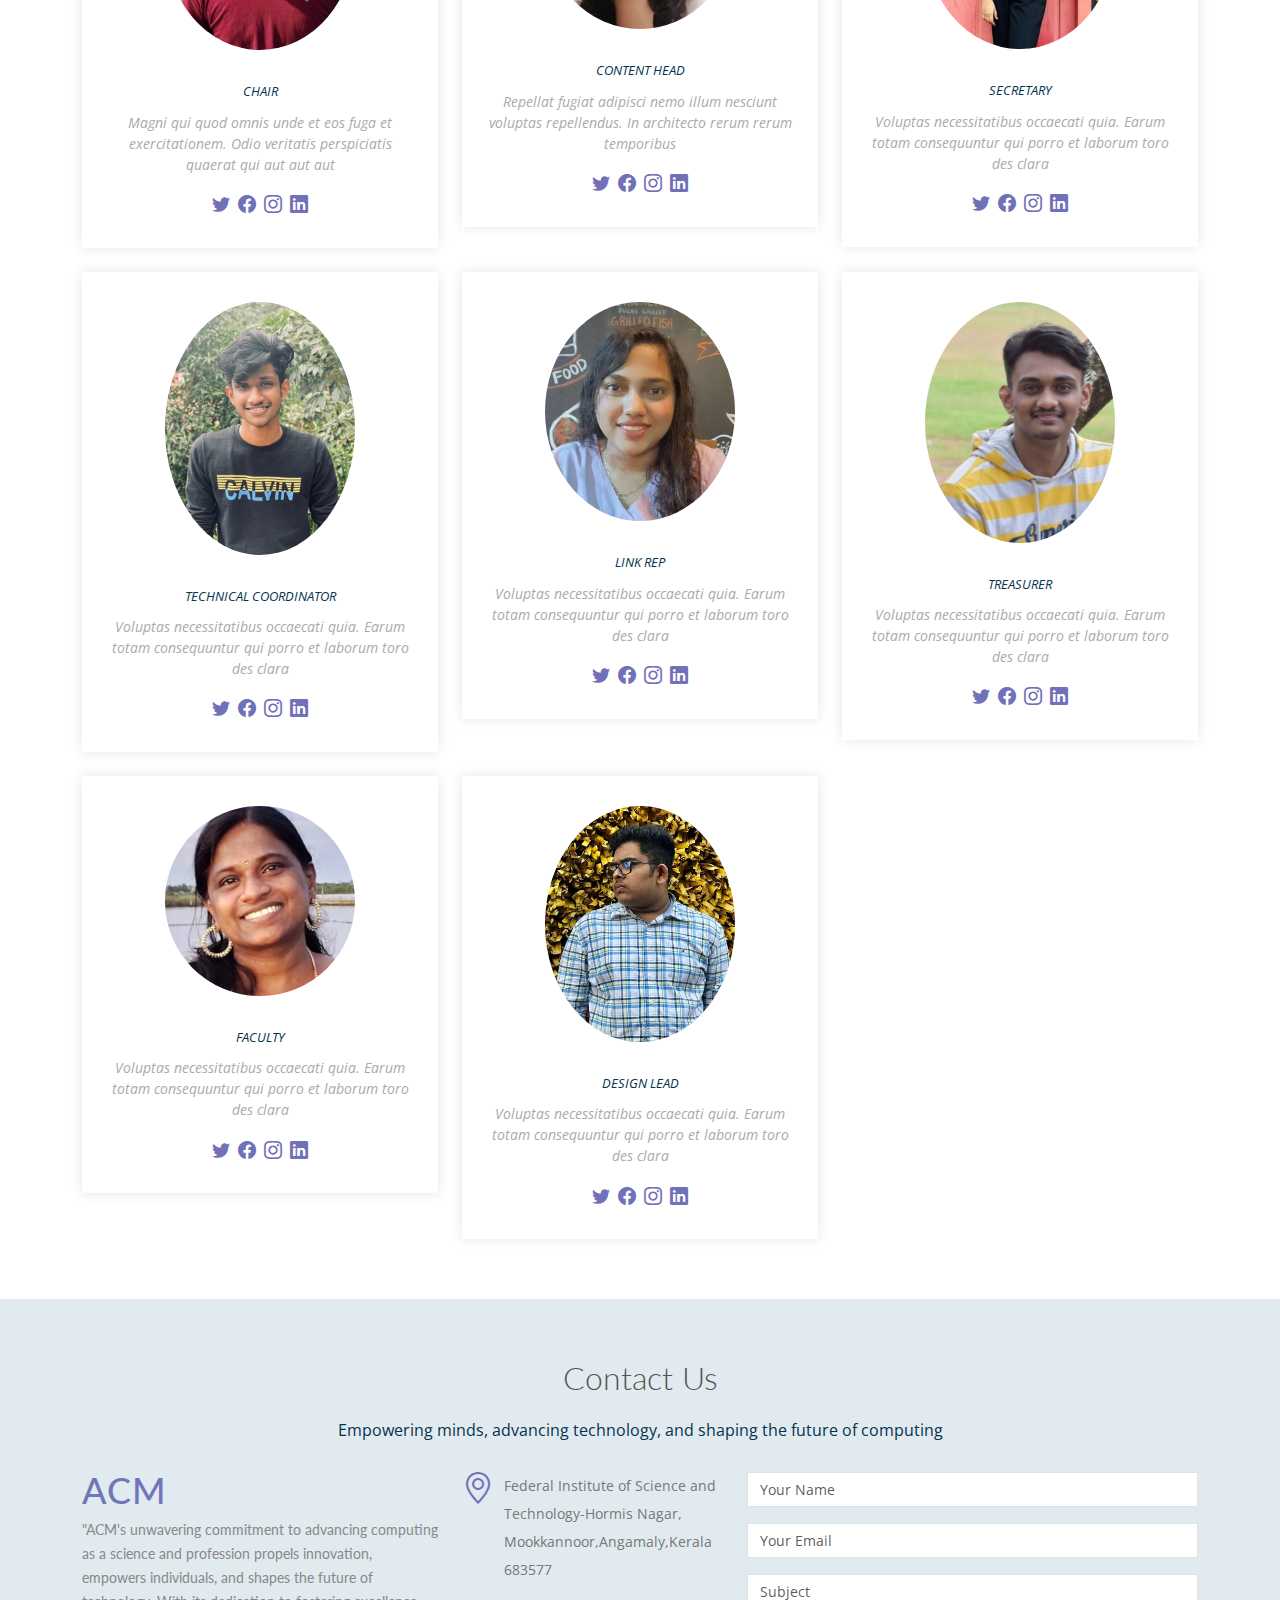
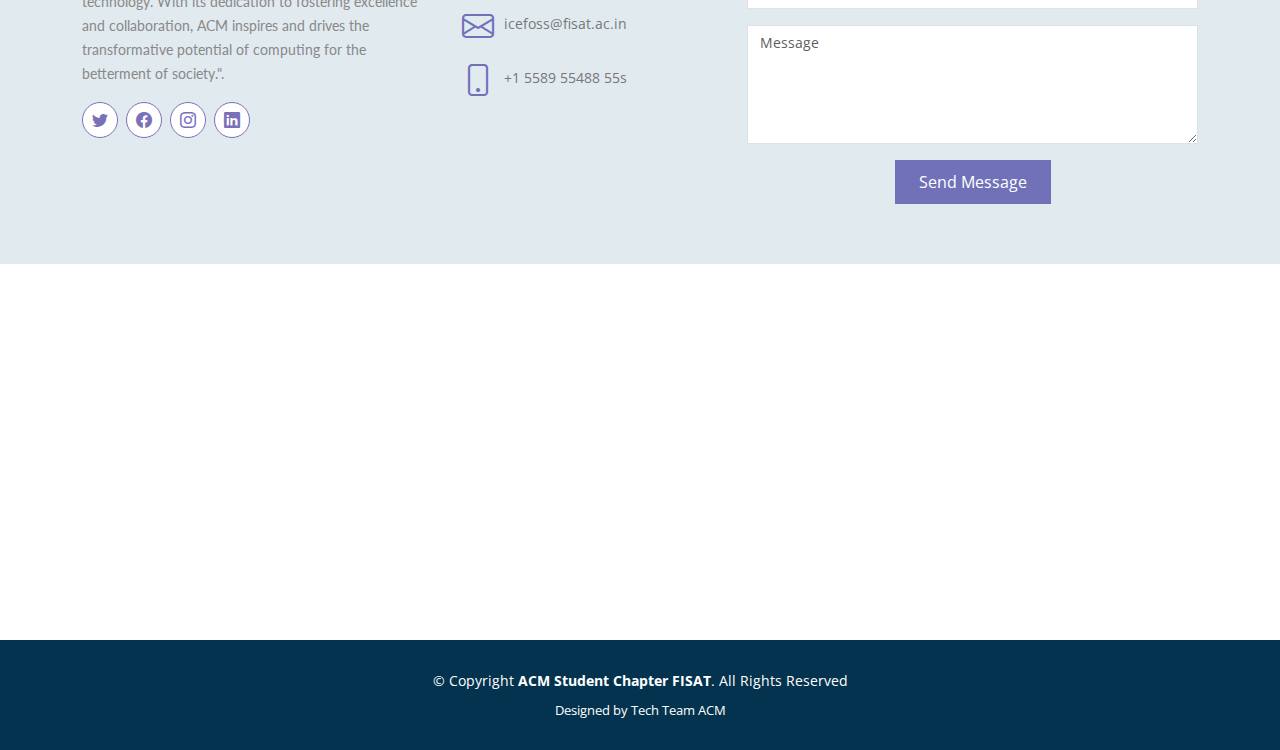
==== commit c471fcbc: "Added Template code" ====
--- a/index.html
+++ b/index.html
@@ -393,16 +393,16 @@
       <div class="container">
 
         <div class="section-title">
-          <h2>Our Team</h2>
-          <p>Magnam dolores commodi suscipit. Necessitatibus eius consequatur ex aliquid fuga eum quidem. Sit sint consectetur velit. Quisquam quos quisquam cupiditate. Et nemo qui impedit suscipit alias ea. Quia fugiat sit in iste officiis commodi quidem hic quas.</p>
+          <h2>OUR TEAM</h2>
+          <p>Take a look at our dedicated team !!! </p>
         </div>
 
         <div class="row gy-4">
           <div class="col-lg-4 col-md-6">
             <div class="member">
-              <img src="assets/img/team/team-1.jpg" alt="">
-              <h4>Walter White</h4>
-              <span>Chief Executive Officer</span>
+             <img src="assets/img/team/chair1.jpg" alt="">
+              <h4></h4>
+              <span>CHAIR</span>
               <p>
                 Magni qui quod omnis unde et eos fuga et exercitationem. Odio veritatis perspiciatis quaerat qui aut aut aut
               </p>
@@ -417,9 +417,9 @@
 
           <div class="col-lg-4 col-md-6">
             <div class="member">
-              <img src="assets/img/team/team-2.jpg" alt="">
-              <h4>Sarah Jhinson</h4>
-              <span>Product Manager</span>
+              <img src="assets/img/team/Content1.jpg" alt="">
+              <h4></h4>
+              <span>CONTENT HEAD</span>
               <p>
                 Repellat fugiat adipisci nemo illum nesciunt voluptas repellendus. In architecto rerum rerum temporibus
               </p>
@@ -434,9 +434,9 @@
 
           <div class="col-lg-4 col-md-6">
             <div class="member">
-              <img src="assets/img/team/team-3.jpg" alt="">
-              <h4>William Anderson</h4>
-              <span>CTO</span>
+              <img src="acm/assets/img/team/Secret1.jpg" alt="">
+              <h4></h4>
+              <span>SECRETARY</span>
               <p>
                 Voluptas necessitatibus occaecati quia. Earum totam consequuntur qui porro et laborum toro des clara
               </p>
@@ -449,6 +449,88 @@
             </div>
           </div>
 
+              <div class="col-lg-4 col-md-6">
+                <div class="member">
+                  <img src="assets/img/team/tech.jpeg" alt="">
+                  <h4></h4>
+                  <span>TECHNICAL COORDINATOR </span>
+                  <p>
+                    Voluptas necessitatibus occaecati quia. Earum totam consequuntur qui porro et laborum toro des clara
+                  </p>
+                  <div class="social">
+                    <a href=""><i class="bi bi-twitter"></i></a>
+                    <a href=""><i class="bi bi-facebook"></i></a>
+                    <a href=""><i class="bi bi-instagram"></i></a>
+                    <a href=""><i class="bi bi-linkedin"></i></a>
+                  </div>
+                </div>
+              </div>
+                  <div class="col-lg-4 col-md-6">
+                    <div class="member">
+                      <img src="assets/img/team/link1.jpg" alt="">
+                      <h4></h4>
+                      <span>LINK REP</span>
+                      <p>
+                        Voluptas necessitatibus occaecati quia. Earum totam consequuntur qui porro et laborum toro des clara
+                      </p>
+                      <div class="social">
+                        <a href=""><i class="bi bi-twitter"></i></a>
+                        <a href=""><i class="bi bi-facebook"></i></a>
+                        <a href=""><i class="bi bi-instagram"></i></a>
+                        <a href=""><i class="bi bi-linkedin"></i></a>
+                      </div>
+                    </div>
+                  </div>
+                      <div class="col-lg-4 col-md-6">
+                        <div class="member">
+                          <img src="assets/img/team/treasure1.jpg" alt="">
+                          <h4></h4>
+                          <span>TREASURER</span>
+                          <p>
+                            Voluptas necessitatibus occaecati quia. Earum totam consequuntur qui porro et laborum toro des clara
+                          </p>
+                          <div class="social">
+                            <a href=""><i class="bi bi-twitter"></i></a>
+                            <a href=""><i class="bi bi-facebook"></i></a>
+                            <a href=""><i class="bi bi-instagram"></i></a>
+                            <a href=""><i class="bi bi-linkedin"></i></a>
+                          </div>
+                        </div>
+                      </div>
+                          <div class="col-lg-4 col-md-6">
+                            <div class="member">
+                              <img src="assets/img/team/faculty.jpeg" alt="">
+                              <h4></h4>
+                              <span>FACULTY</span>
+                              <p>
+                                Voluptas necessitatibus occaecati quia. Earum totam consequuntur qui porro et laborum toro des clara
+                              </p>
+                              <div class="social">
+                                <a href=""><i class="bi bi-twitter"></i></a>
+                                <a href=""><i class="bi bi-facebook"></i></a>
+                                <a href=""><i class="bi bi-instagram"></i></a>
+                                <a href=""><i class="bi bi-linkedin"></i></a>
+                              </div>
+                            </div>
+                          </div>
+                              <div class="col-lg-4 col-md-6">
+                                <div class="member">
+                                  <img src="assets/img/team/design1.jpg" alt="">
+                                  <h4></h4>
+                                  <span>DESIGN LEAD </span>
+                                  <p>
+                                    Voluptas necessitatibus occaecati quia. Earum totam consequuntur qui porro et laborum toro des clara
+                                  </p>
+                                  
+              <div class="social">
+                <a href=""><i class="bi bi-twitter"></i></a>
+                <a href=""><i class="bi bi-facebook"></i></a>
+                <a href=""><i class="bi bi-instagram"></i></a>
+                <a href=""><i class="bi bi-linkedin"></i></a>
+              </div>
+            </div>
+          </div>
+
         </div>
 
       </div>
@@ -460,15 +542,15 @@
 
         <div class="section-title">
           <h2>Contact Us</h2>
-          <p>Magnam dolores commodi suscipit. Necessitatibus eius consequatur ex aliquid fuga eum quidem. Sit sint consectetur velit. Quisquam quos quisquam cupiditate. Et nemo qui impedit suscipit alias ea. Quia fugiat sit in iste officiis commodi quidem hic quas.</p>
+          <p> Empowering minds, advancing technology, and shaping the future of computing</p>
         </div>
 
         <div class="row">
 
           <div class="col-lg-4 col-md-6">
             <div class="contact-about">
-              <h3>Amoeba</h3>
-              <p>Cras fermentum odio eu feugiat. Justo eget magna fermentum iaculis eu non diam phasellus. Scelerisque felis imperdiet proin fermentum leo. Amet volutpat consequat mauris nunc congue.</p>
+              <h3>ACM</h3>
+              <p>"ACM's unwavering commitment to advancing computing as a science and profession propels innovation, empowers individuals, and shapes the future of technology. With its dedication to fostering excellence and collaboration, ACM inspires and drives the transformative potential of computing for the betterment of society.".</p>
               <div class="social-links">
                 <a href="#" class="twitter"><i class="bi bi-twitter"></i></a>
                 <a href="#" class="facebook"><i class="bi bi-facebook"></i></a>
@@ -482,12 +564,12 @@
             <div class="info">
               <div>
                 <i class="bi bi-geo-alt"></i>
-                <p>A108 Adam Street<br>New York, NY 535022</p>
+                <p>Federal Institute of Science and Technology-Hormis Nagar,<br>Mookkannoor,Angamaly,Kerala<br>683577</p>
               </div>
 
               <div>
                 <i class="bi bi-envelope"></i>
-                <p>info@example.com</p>
+                <p>icefoss@fisat.ac.in</p>
               </div>
 
               <div>
@@ -528,7 +610,7 @@
 
     <!-- ======= Map Section ======= -->
     <section class="map">
-      <iframe src="https://www.google.com/maps/embed?pb=!1m18!1m12!1m3!1d3024.2219901290355!2d-74.00369368400567!3d40.71312937933185!2m3!1f0!2f0!3f0!3m2!1i1024!2i768!4f13.1!3m3!1m2!1s0x89c25a23e28c1191%3A0x49f75d3281df052a!2s150%20Park%20Row%2C%20New%20York%2C%20NY%2010007%2C%20USA!5e0!3m2!1sen!2sbg!4v1579767901424!5m2!1sen!2sbg" frameborder="0" style="border:0;" allowfullscreen=""></iframe>
+      <iframe src="https://www.google.com/maps/embed?pb=!1m18!1m12!1m3!1d3926.372352761861!2d76.40626477370823!3d10.231522869010817!2m3!1f0!2f0!3f0!3m2!1i1024!2i768!4f13.1!3m3!1m2!1s0x3b08068aa17bd247%3A0xf048b9ebcbd2af28!2sFederal%20Institute%20of%20Science%20And%20Technology%20(FISAT)%C2%AE!5e0!3m2!1sen!2sin!4v1686670296055!5m2!1sen!2sin" width="600" height="450" style="border:0;" allowfullscreen="" loading="lazy" referrerpolicy="no-referrer-when-downgrade"></iframe>
     </section><!-- End Map Section -->
 
   </main><!-- End #main -->
--- a/assets/css/style.css
+++ b/assets/css/style.css
@@ -11,7 +11,7 @@
 --------------------------------------------------------------*/
 body {
   font-family: "Open Sans", sans-serif;
-  color: #777;
+  color: #04334f;
 }
 
 a {
@@ -128,11 +128,11 @@
   right: 15px;
   bottom: 15px;
   z-index: 99999;
-  background: #013d5f;
+  background: #04334f;
   width: 40px;
   height: 40px;
   border-radius: 4px;
-  transition: all 0.4s;
+  transition: all 0.7s;
 }
 
 .back-to-top i {
@@ -156,14 +156,14 @@
 --------------------------------------------------------------*/
 #header {
   height: 80px;
-  transition: all 0.5s;
+  transition: all 0.8s;
   z-index: 997;
-  transition: all 0.5s;
-  background: #013d5fad;
+  transition: all 0.8s;
+  background: #04344f00;
 }
 
 #header.header-scrolled {
-  background: #013d5f;
+  background: #04344f;
   height: 60px;
 }
 
@@ -178,7 +178,7 @@
 
 #header .logo h1 a,
 #header .logo h1 a:hover {
-  color: #fff;
+  color: #d6ac82;
   text-decoration: none;
   line-height: 0;
 }
@@ -225,7 +225,7 @@
   font-size: 14px;
   color: #d2ece9;
   white-space: nowrap;
-  transition: 0.3s;
+  transition: 0.4s;
 }
 
 .navbar a i,
@@ -417,7 +417,7 @@
 --------------------------------------------------------------*/
 #hero {
   width: 100%;
-  height: 75vh;
+  height: 100vh;
   background: url("../img/icefoss.png") top center;
   background-size: cover;
   position: relative;
@@ -557,11 +557,11 @@
 
 .services .title a {
   color: #353440;
-  transition: 0.3s;
+  transition: 0.5s;
 }
 
 .services .icon-box:hover .title a {
-  color: #70b9b0;
+  color: #707bb9;
 }
 
 .services .description {
@@ -869,7 +869,7 @@
 }
 
 .team .member .social a {
-  color: #92cac3;
+  color:#7071b9 ;
   transition: 0.3s;
 }
 
@@ -919,7 +919,7 @@
   width: 36px;
   height: 36px;
   transition: 0.3s;
-  border: 1px solid #70b9b0;
+  border: 1px solid #7c70b9;
 }
 
 .contact .social-links a:hover {
@@ -933,7 +933,7 @@
 
 .contact .info i {
   font-size: 32px;
-  color: #70b9b0;
+  color: #7071b9;
   float: left;
   line-height: 1;
 }
@@ -960,7 +960,7 @@
 .contact .php-email-form .sent-message {
   display: none;
   color: #fff;
-  background: #18d26e;
+  background: #7071b9;
   text-align: center;
   padding: 15px;
   font-weight: 600;
@@ -980,7 +980,7 @@
   width: 24px;
   height: 24px;
   margin: 0 10px -6px 0;
-  border: 3px solid #18d26e;
+  border: 3px solid #7071b9;
   border-top-color: #eee;
   animation: animate-loading 1s linear infinite;
 }
@@ -993,7 +993,7 @@
 }
 
 .contact .php-email-form button[type=submit] {
-  background: #70b9b0;
+  background: #7071b9;
   border: 0;
   padding: 10px 24px;
   color: #fff;
@@ -1001,7 +1001,7 @@
 }
 
 .contact .php-email-form button[type=submit]:hover {
-  background: #92cac3;
+  background:#7071b9 ;
 }
 
 @keyframes animate-loading {
@@ -1031,7 +1031,7 @@
 # Footer
 --------------------------------------------------------------*/
 #footer {
-  background: #073839;
+  background: #04334f;
   padding: 30px 0;
   color: #fff;
   font-size: 14px;
